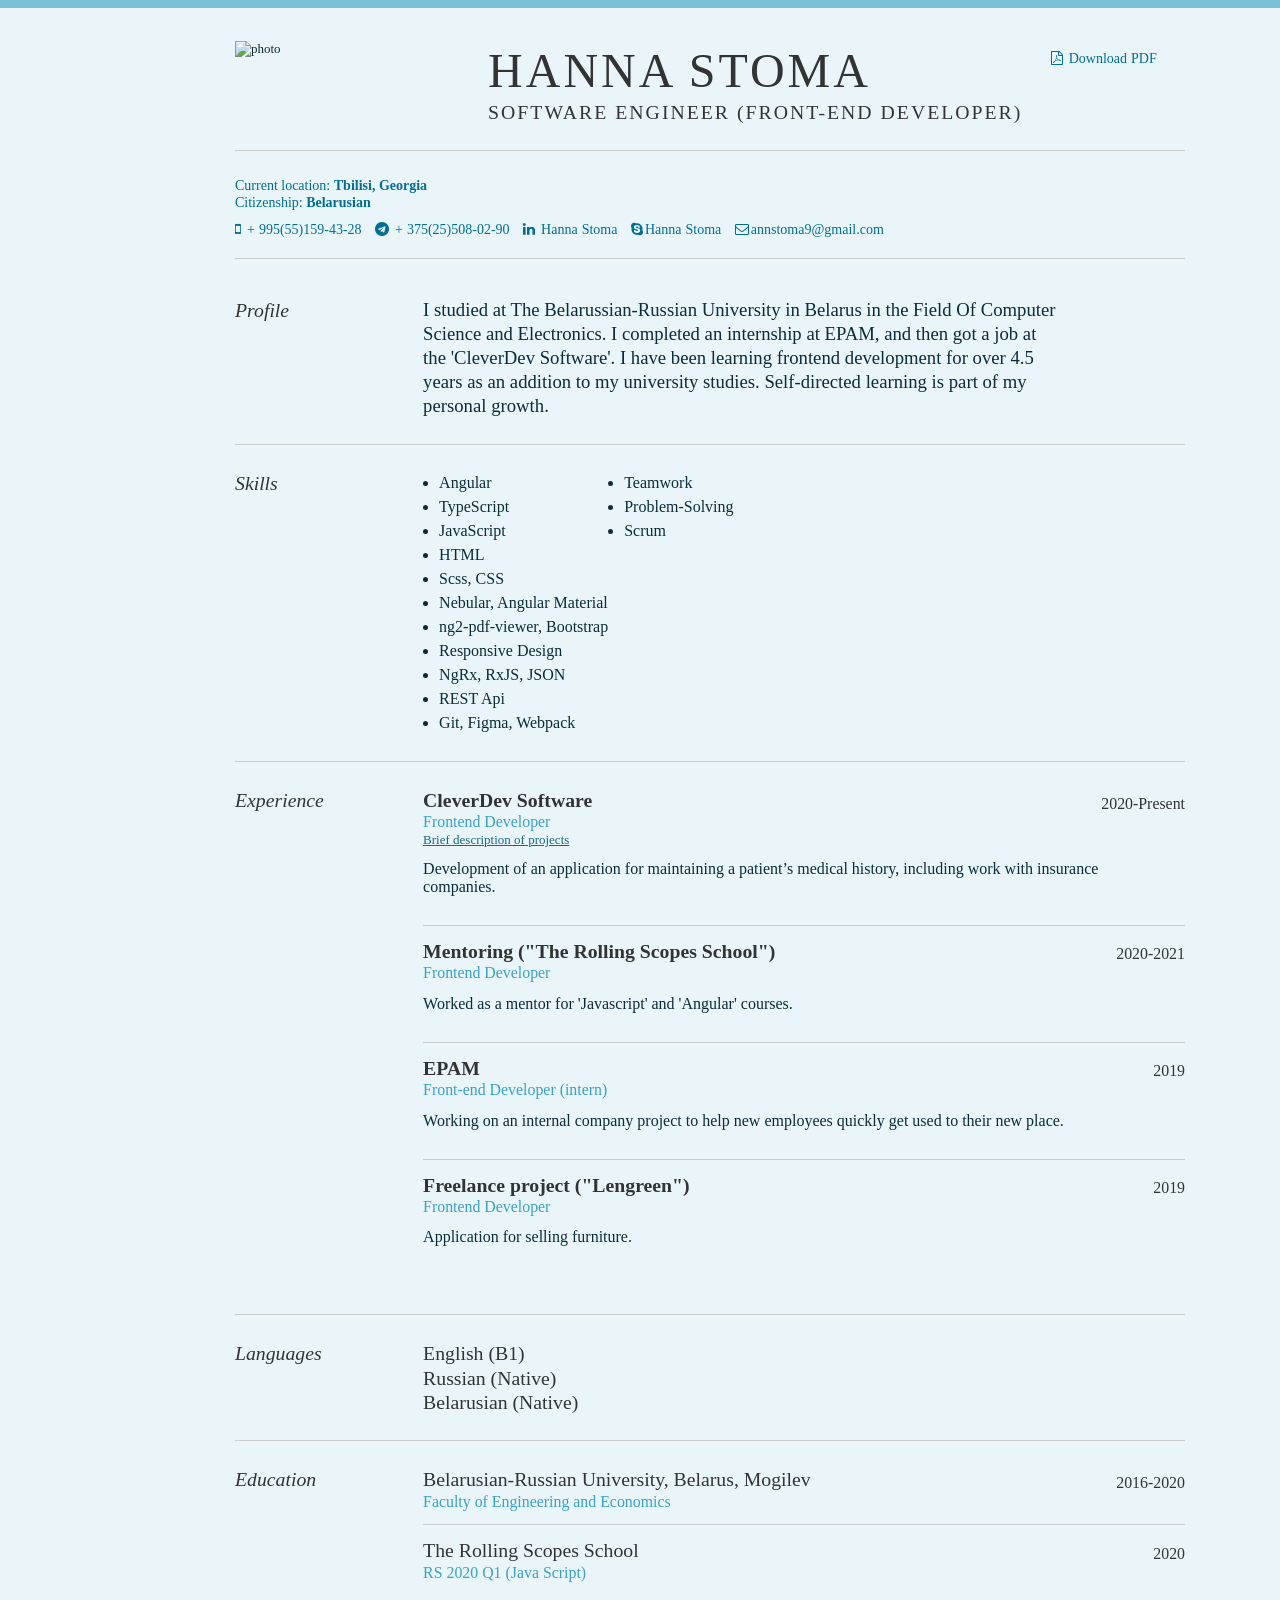
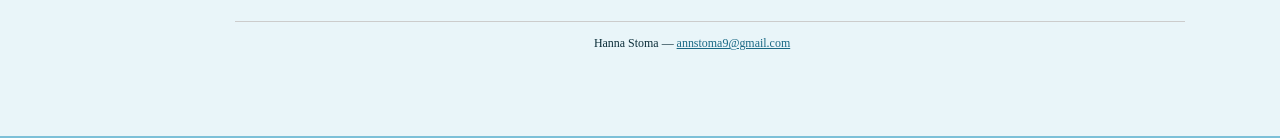
==== index.html @ 20f9d396 "location" ====
<!DOCTYPE html PUBLIC "-//W3C//DTD XHTML 1.0 Strict//EN" "http://www.w3.org/TR/xhtml1/DTD/xhtml1-strict.dtd">
<html>
<head>
    <title>Hanna Stoma | Software Engineer | annstoma9@gmail.com</title>
    <meta http-equiv="content-type" content="text/html; charset=utf-8"/>
    <meta name="keywords" content=""/>
    <meta name="description" content=""/>
    <link rel="stylesheet" href="https://cdnjs.cloudflare.com/ajax/libs/font-awesome/4.7.0/css/font-awesome.min.css">
    <link rel="stylesheet" type="text/css" href="reset-fonts-grids.css" media="all"/>
    <link rel="stylesheet" type="text/css" href="resume.css" media="all"/>

</head>
<body>

<div id="doc2" class="yui-t7">
    <div id="inner">
        <div id="hd">
            <div class="yui-gf">
                <div class="yui-u first">
                    <img class="photo"
                         src="https://sun9-79.userapi.com/impg/8CTETin4TpEaMWVvkRx1Tpn4YH06abYpiWj2qA/hSc1g4doq6Q.jpg?size=591x591&quality=95&sign=aa1c4ab09509f499e12778802cb7d8d2&type=album"
                         alt="photo"/>
                </div>

                <div class="yui-u">
                    <div class="yui-gc title-data">
                        <div>
                            <h1>Hanna Stoma</h1>
                            <h2>Software Engineer (Front-end Developer)</h2>
                        </div>

                        <div class="">
                            <div class="contact-info contacts pdf-button">
                                <a class="fa fa-file-pdf-o"
                                   href="https://drive.google.com/file/d/1NANzzsXobBJfkZOUb7FoZCg7qbAhziix/view?usp=sharing"
                                   target="_blank"><span> Download PDF</span></a>
                            </div>
                        </div>
                    </div><!--// .yui-gc -->
                </div>
            </div>
            <div class="yui-gc contacts">
                <div><a>Current location: <b>Tbilisi, Georgia</b></a></div>
                <div><a>Citizenship: <b> Belarusian</b></a></div>
            </div>
            <div class="yui-gc contacts">
                <!--                <a class="fa fa-location-arrow"><span>Tbilisi, Geogria</span></a>-->
                <a href="#" class="fa fa-mobile-phone" target="_blank"><span> + 995(55)159-43-28</span></a>
                <a href="#" class="fa fa-telegram" target="_blank"><span> + 375(25)508-02-90</span></a>
                <a href="https://www.linkedin.com/in/hanna-stoma-618543197/" target="_blank" class="fa fa-linkedin">
                    <span>Hanna Stoma</span> </a>
                <a href="https://join.skype.com/invite/c0hgrZMRGnCZ" class="fa fa-skype" target="_blank"><span>Hanna Stoma</span></a>
                <a href="mailto:annstoma9@gmail.com" class="fa fa-envelope-o"
                   target="_blank"><span>annstoma9@gmail.com</span></a>
            </div><!--// .yui-gc -->
        </div><!--// hd -->
        <div id="">
            <div id="yui-main">
                <div class="yui-b">

                    <div class="yui-gf">
                        <div class="yui-u first">
                            <h2>Profile</h2>
                        </div>
                        <div class="yui-u">
                            <p class="enlarge">
                                I studied at The Belarussian-Russian University in Belarus in the Field Of Computer
                                Science and Electronics. I completed an internship at EPAM, and then got a job at
                                the 'CleverDev Software'. I have been learning frontend development for over 4.5 years
                                as an addition to my university studies. Self-directed learning is part of
                                my personal growth.
                            </p>
                        </div>
                    </div><!--// .yui-gf -->

                    <div class="yui-gf">
                        <div class="yui-u first">
                            <h2>Skills</h2>
                        </div>
                        <div class="yui-u">

                            <div class="talent talent-custom">
                                <ul>
                                    <li>Angular</li>
                                    <li>TypeScript</li>
                                    <li>JavaScript</li>
                                    <li>HTML</li>
                                    <li>Scss, CSS</li>
                                    <li>Nebular, Angular Material</li>
                                    <li>ng2-pdf-viewer, Bootstrap</li>
                                    <li>Responsive Design</li>
                                    <li>NgRx, RxJS, JSON</li>
                                    <li>REST Api</li>
                                    <li>Git, Figma, Webpack</li>
                                </ul>
                                <ul>
                                    <li>Teamwork</li>
                                    <li>Problem-Solving</li>
                                    <li>Scrum</li>
                                </ul>
                            </div>

                            <div class="talent">

                            </div>

                            <div class="talent">

                            </div>
                        </div>
                    </div><!--// .yui-gf -->

                    <div class="yui-gf">

                        <div class="yui-u first">
                            <h2>Experience</h2>
                        </div><!--// .yui-u -->

                        <div class="yui-u">

                            <div class="job">
                                <h2 class="bold-title">CleverDev Software</h2>
                                <h3 class="small-title">Frontend Developer</h3>
                                <h4>2020-Present</h4>
                                <a href="https://docs.google.com/document/d/12W6_8ipbpMlYte3sCFUcZGxwXrqXEuhO/edit?usp=sharing&ouid=111355222927493229321&rtpof=true&sd=true"
                                   target="_blank">Brief description of projects</a>
                                <p>Development of an application for maintaining a patient’s medical history, including
                                    work with insurance companies.</p>
                            </div>

                            <div class="job">
                                <h2 class="bold-title">Mentoring ("The Rolling Scopes School")</h2>
                                <h3 class="small-title">Frontend Developer</h3>
                                <h4>2020-2021</h4>
                                <p>Worked as a mentor for 'Javascript' and 'Angular' courses.</p>
                            </div>

                            <div class="job">
                                <h2 class="bold-title">EPAM</h2>
                                <h3 class="small-title">Front-end Developer (intern)</h3>
                                <h4>2019</h4>
                                <p>Working on an internal company project to help new employees quickly get used to
                                    their new place. </p>
                            </div>

                            <div class="job last">
                                <h2 class="bold-title">Freelance project ("Lengreen")</h2>
                                <h3 class="small-title">Frontend Developer</h3>
                                <h4>2019</h4>
                                <p>Application for selling furniture.</p>
                            </div>
                        </div><!--// .yui-u -->
                    </div><!--// .yui-gf -->


                    <div class="yui-gf">
                        <div class="yui-u first">
                            <h2>Languages</h2>
                        </div>
                        <div class="yui-u">
                            <h2>English (B1)</h2>
                            <h2>Russian (Native)</h2>
                            <h2>Belarusian (Native)</h2>
                        </div>
                    </div><!--// .yui-gf -->


                    <div class="yui-gf last" style="margin: 0; padding: 0">
                        <div class="yui-u first">
                            <h2>Education</h2>
                        </div>
                        <div class="yui-u">
                            <div class="job">
                                <h2>Belarusian-Russian University, Belarus, Mogilev</h2>
                                <h4>2016-2020</h4>
                                <h3 class="small-title">Faculty of Engineering and Economics</h3>
                            </div>
                            <div class="job last">
                                <h2>The Rolling Scopes School</h2>
                                <h4>2020</h4>
                                <h3 class="small-title">RS 2020 Q1 (Java Script)</h3>
                            </div>
                        </div>
                    </div><!--// .yui-gf -->


                </div><!--// .yui-b -->
            </div><!--// yui-main -->
        </div><!--// bd -->

        <div id="ft">
            <p>Hanna Stoma &mdash; <a href="mailto:annstoma9@gmail.com">annstoma9@gmail.com</a></p>
        </div><!--// footer -->

    </div><!-- // inner -->


</div><!--// doc -->


</body>
</html>
---- resume.css ----
.msg {
    padding: 10px;
    background: #a8d5e5;
    position: relative;
}

.msg h1 {
    color: #fff;
}

.msg a {
    margin-left: 20px;
    background: #1a6985;
    color: white;
    padding: 4px 8px;
    text-decoration: none;
}

.photo {
    width: 215px;
}

.title-data {
    display: flex;
    justify-content: space-between;
    margin-left: 65px;
}

.msg a:hover {
    background: #1a6985;
}

.pdf-button {
    display: flex;
    justify-content: flex-end;
}

html {
    background: #e9f5f9;
}

/* //-- yui-grids style overrides -- */
body {
    font-family: "Calibri";
    color: #0b2d39;
    background: #e9f5f9;
    border: solid #7cc0d8;
    border-width: 8px 0 2px 0;
}

#inner {
    padding: 0 70px;
    background: #e9f5f9;
    width: 100%;
}

.yui-gf {
    margin-bottom: 2em;
    padding-bottom: 2em;
    border-bottom: 1px solid #ccc;
}

/* //-- header, body, footer -- */
#hd {
    margin: 2.5em 0 3em 0;
    padding-bottom: 1.5em;
    border-bottom: 1px solid #ccc;
}

#hd h2 {
    text-transform: uppercase;
    letter-spacing: 2px;
}

#bd, #ft {
    margin-bottom: 2em;
}

/* //-- footer -- */
#ft {
    padding: 1em 0 5em 0;
    font-size: 92%;
    border-top: 1px solid #ccc;
    text-align: center;
}

#ft p {
    margin-bottom: 0;
    text-align: center;
}

/* //-- core typography and style -- */
#hd h1 {
    font-size: 48px;
    text-transform: uppercase;
    letter-spacing: 3px;
}

h2 {
    font-size: 152%
}

h3, h4 {
    font-size: 122%;
}

h1, h2, h3, h4 {
    color: #333;
}

p {
    font-size: 100%;
    line-height: 18px;
    padding-right: 3em;
}

a {
    color: #1a6985;
}

a:hover {
    text-decoration: none;
}

strong {
    font-weight: bold;
}

.talent-custom {
    display: flex;
    width: 100% !important;
}

.bold-title {
    font-weight: bold;
}

.small-title {
    color: #3ba1c5;
}

li {
    font-size: 16px;
    line-height: 24px;
    list-style: disc;
    margin-left: 16px;
}

p.enlarge {
    font-size: 144%;
    padding-right: 6.5em;
    line-height: 24px;
}

p.enlarge span {
    color: #000
}

.contact-info {
    margin-top: 7px;
}

.first h2 {
    font-style: italic;
}

.last {
    border-bottom: 0
}

.contacts {
    margin-top: 10px;
    font-size: 14px;
}

.contacts a {
    text-decoration: none;
    color: #026e93;
}

.contacts a span {
    margin-left: 2px;
}


.contacts a:not(:first-child) {
    margin-left: 10px;
}


/* //-- section styles -- */

a#pdf {
    display: block;
    float: left;
    background: #7cc0d8;
    color: white;
    padding: 6px 20px 6px 12px;
    margin-bottom: 6px;
    text-decoration: none;
}

a#pdf:hover {
    background: #a8d5e5;
}

.job {
    position: relative;
    margin-bottom: 1em;
    padding-bottom: 1em;
    border-bottom: 1px solid #ccc;
}

.job h4 {
    position: absolute;
    top: 0.35em;
    right: 0
}

.job p {
    margin: 0.75em 0 1em 0;
    font-size: 16px;
}

.last {
    border: none;
}

.skills-list {
}

.skills-list ul {
    margin: 0;
}

.skills-list li {
    margin: 3px 0;
    padding: 3px 0;
}

.skills-list li span {
    font-size: 152%;
    display: block;
    margin-bottom: -2px;
    padding: 0
}

.talent {
    width: 32%;
    float: left
}

.talent h2 {
    margin-bottom: 6px;
}

#srt-ttab {
    margin-bottom: 100px;
    text-align: center;
}

#srt-ttab img.last {
    margin-top: 20px
}

/* --// override to force 1/8th width grids -- */
.yui-gf .yui-u {
    width: 80.2%;
}

.yui-gf div.first {
    width: 12.3%;
}
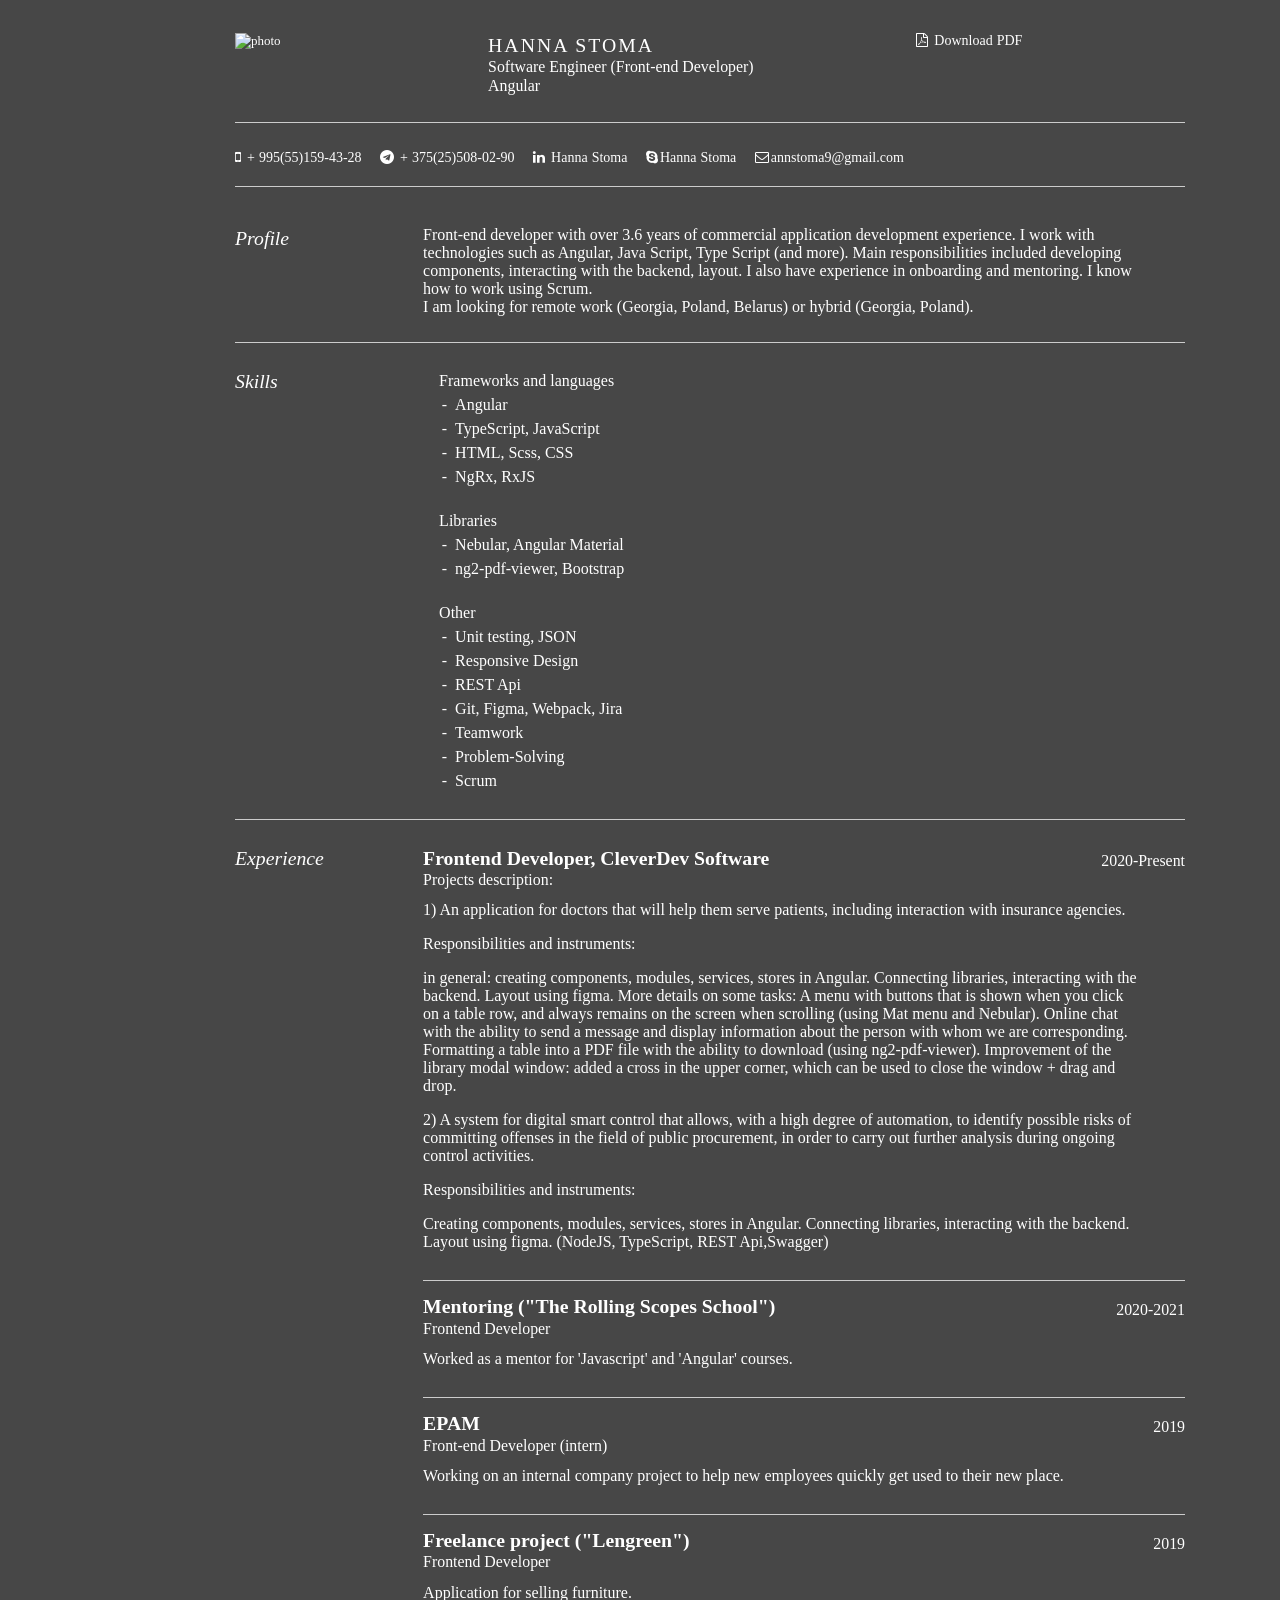
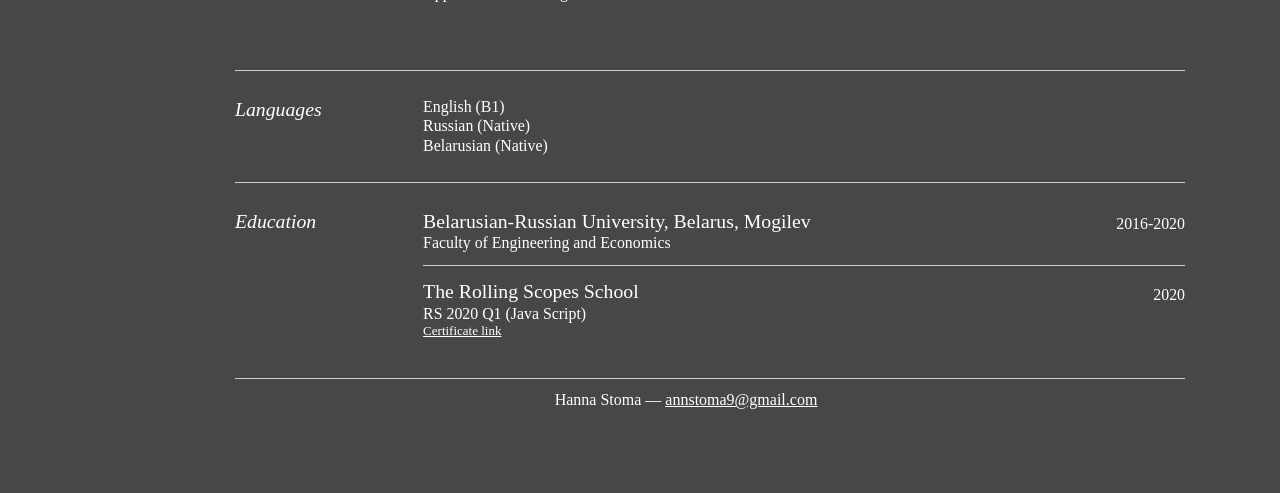
==== commit cffda187: "location" ====
--- a/index.html
+++ b/index.html
@@ -25,8 +25,9 @@
                 <div class="yui-u">
                     <div class="yui-gc title-data">
                         <div>
-                            <h1>Hanna Stoma</h1>
-                            <h2>Software Engineer (Front-end Developer)</h2>
+                            <h2>Hanna Stoma</h2>
+                            <h3>Software Engineer (Front-end Developer)</h3>
+                            <h3>Angular</h3>
                         </div>
 
                         <div class="">
@@ -39,10 +40,10 @@
                     </div><!--// .yui-gc -->
                 </div>
             </div>
-            <div class="yui-gc contacts">
-                <div><a>Current location: <b>Tbilisi, Georgia</b></a></div>
-                <div><a>Citizenship: <b> Belarusian</b></a></div>
-            </div>
+            <!--            <div class="yui-gc contacts">-->
+            <!--                <div><a>Current location: <b>Tbilisi, Georgia</b></a></div>-->
+            <!--                <div><a>Citizenship: <b> Belarusian</b></a></div>-->
+            <!--            </div>-->
             <div class="yui-gc contacts">
                 <!--                <a class="fa fa-location-arrow"><span>Tbilisi, Geogria</span></a>-->
                 <a href="#" class="fa fa-mobile-phone" target="_blank"><span> + 995(55)159-43-28</span></a>
@@ -63,12 +64,15 @@
                             <h2>Profile</h2>
                         </div>
                         <div class="yui-u">
-                            <p class="enlarge">
-                                I studied at The Belarussian-Russian University in Belarus in the Field Of Computer
-                                Science and Electronics. I completed an internship at EPAM, and then got a job at
-                                the 'CleverDev Software'. I have been learning frontend development for over 4.5 years
-                                as an addition to my university studies. Self-directed learning is part of
-                                my personal growth.
+                            <p class="">
+                                Front-end developer with over 3.6 years of commercial application development
+                                experience.
+                                I work with technologies such as Angular, Java Script, Type Script (and more).
+                                Main responsibilities included developing components, interacting with the backend,
+                                layout.
+                                I also have experience in onboarding and mentoring. I know how to work using Scrum.
+                                <br>
+                                I am looking for remote work (Georgia, Poland, Belarus) or hybrid (Georgia, Poland).
                             </p>
                         </div>
                     </div><!--// .yui-gf -->
@@ -81,22 +85,31 @@
 
                             <div class="talent talent-custom">
                                 <ul>
-                                    <li>Angular</li>
-                                    <li>TypeScript</li>
-                                    <li>JavaScript</li>
-                                    <li>HTML</li>
-                                    <li>Scss, CSS</li>
-                                    <li>Nebular, Angular Material</li>
-                                    <li>ng2-pdf-viewer, Bootstrap</li>
-                                    <li>Responsive Design</li>
-                                    <li>NgRx, RxJS, JSON</li>
-                                    <li>REST Api</li>
-                                    <li>Git, Figma, Webpack</li>
-                                </ul>
-                                <ul>
-                                    <li>Teamwork</li>
-                                    <li>Problem-Solving</li>
-                                    <li>Scrum</li>
+                                    <li class="list-style-type-none"> Frameworks and languages
+                                        <ul>
+                                            <li class="list-style-type-arr">Angular</li>
+                                            <li class="list-style-type-arr">TypeScript, JavaScript</li>
+                                            <li class="list-style-type-arr">HTML, Scss, CSS</li>
+                                            <li class="list-style-type-arr">NgRx, RxJS</li>
+                                        </ul>
+                                    </li>
+                                    <li class="mt-20 list-style-type-none">
+                                        <ul> Libraries
+                                            <li class="list-style-type-arr">Nebular, Angular Material</li>
+                                            <li class="list-style-type-arr">ng2-pdf-viewer, Bootstrap</li>
+                                        </ul>
+                                    </li>
+                                    <li class="mt-20 list-style-type-none"> Other
+                                        <ul>
+                                            <li class="list-style-type-arr">Unit testing, JSON</li>
+                                            <li class="list-style-type-arr">Responsive Design</li>
+                                            <li class="list-style-type-arr">REST Api</li>
+                                            <li class="list-style-type-arr">Git, Figma, Webpack, Jira</li>
+                                            <li class="list-style-type-arr">Teamwork</li>
+                                            <li class="list-style-type-arr">Problem-Solving</li>
+                                            <li class="list-style-type-arr">Scrum</li>
+                                        </ul>
+                                    </li>
                                 </ul>
                             </div>
 
@@ -119,13 +132,40 @@
                         <div class="yui-u">
 
                             <div class="job">
-                                <h2 class="bold-title">CleverDev Software</h2>
-                                <h3 class="small-title">Frontend Developer</h3>
+                                <h2 class="bold-title">Frontend Developer, CleverDev Software</h2>
                                 <h4>2020-Present</h4>
-                                <a href="https://docs.google.com/document/d/12W6_8ipbpMlYte3sCFUcZGxwXrqXEuhO/edit?usp=sharing&ouid=111355222927493229321&rtpof=true&sd=true"
-                                   target="_blank">Brief description of projects</a>
-                                <p>Development of an application for maintaining a patient’s medical history, including
-                                    work with insurance companies.</p>
+
+                                <h3>Projects description:</h3>
+
+                                <p>1) An application for doctors that will help them serve patients, including
+                                    interaction
+                                    with insurance agencies.
+                                </p>
+                                <p>Responsibilities and instruments:</p>
+                                <p>in general: creating components, modules, services, stores in Angular. Connecting
+                                    libraries, interacting with the backend. Layout using figma.
+                                    More details on some tasks:
+                                    A menu with buttons that is shown when you click on a table row, and always remains
+                                    on the screen when scrolling (using Mat menu and Nebular).
+                                    Online chat with the ability to send a message and display information about the
+                                    person with whom we are corresponding.
+                                    Formatting a table into a PDF file with the ability to download (using
+                                    ng2-pdf-viewer).
+                                    Improvement of the library modal window: added a cross in the upper corner, which
+                                    can be used to close the window + drag and drop.
+                                </p>
+
+
+                                <p>2) A system for digital smart control that allows, with a high degree of automation,
+                                    to identify possible risks of committing offenses in the field of public
+                                    procurement, in order to carry out further analysis during ongoing control
+                                    activities.
+                                </p>
+                                <p>Responsibilities and instruments:</p>
+                                <p>Creating components, modules, services, stores in Angular. Connecting libraries,
+                                    interacting with the backend. Layout using figma.
+                                    (NodeJS, TypeScript, REST Api,Swagger)
+                                </p>
                             </div>
 
                             <div class="job">
@@ -158,9 +198,9 @@
                             <h2>Languages</h2>
                         </div>
                         <div class="yui-u">
-                            <h2>English (B1)</h2>
-                            <h2>Russian (Native)</h2>
-                            <h2>Belarusian (Native)</h2>
+                            <h3>English (B1)</h3>
+                            <h3>Russian (Native)</h3>
+                            <h3>Belarusian (Native)</h3>
                         </div>
                     </div><!--// .yui-gf -->
 
@@ -179,6 +219,10 @@
                                 <h2>The Rolling Scopes School</h2>
                                 <h4>2020</h4>
                                 <h3 class="small-title">RS 2020 Q1 (Java Script)</h3>
+                                <a href="https://www.linkedin.com/in/hanna-stoma-618543197/overlay/1601889781947/single-media-viewer/?profileId=ACoAAC4tB7QBUCVXlSZOG5kJGp0wQe0PaWTj0PI"
+                                   target="_blank">
+                                    Certificate link
+                                </a>
                             </div>
                         </div>
                     </div><!--// .yui-gf -->
--- a/resume.css
+++ b/resume.css
@@ -10,7 +10,7 @@
 
 .msg a {
     margin-left: 20px;
-    background: #1a6985;
+    background: white;
     color: white;
     padding: 4px 8px;
     text-decoration: none;
@@ -26,31 +26,27 @@
     margin-left: 65px;
 }
 
-.msg a:hover {
-    background: #1a6985;
-}
-
 .pdf-button {
     display: flex;
     justify-content: flex-end;
+    margin-top: 0 !important;
 }
 
 html {
-    background: #e9f5f9;
+    background: #474747;
 }
 
 /* //-- yui-grids style overrides -- */
 body {
     font-family: "Calibri";
-    color: #0b2d39;
-    background: #e9f5f9;
-    border: solid #7cc0d8;
+    color: white;
+    background: #474747;
     border-width: 8px 0 2px 0;
 }
 
 #inner {
     padding: 0 70px;
-    background: #e9f5f9;
+    background: #474747;
     width: 100%;
 }
 
@@ -104,18 +100,30 @@
     font-size: 122%;
 }
 
+.mt-20 {
+    margin-top: 20px;
+}
+
+.list-style-type-none {
+    list-style-type:  none;
+}
+
+.list-style-type-arr {
+    list-style-type: "-  ";
+}
+
 h1, h2, h3, h4 {
-    color: #333;
+    color: white;
 }
 
 p {
-    font-size: 100%;
+    font-size: 16px;
     line-height: 18px;
     padding-right: 3em;
 }
 
 a {
-    color: #1a6985;
+    color: #ffffff;
 }
 
 a:hover {
@@ -136,7 +144,7 @@
 }
 
 .small-title {
-    color: #3ba1c5;
+    color: white;
 }
 
 li {
@@ -175,7 +183,7 @@
 
 .contacts a {
     text-decoration: none;
-    color: #026e93;
+    color: white;
 }
 
 .contacts a span {
@@ -184,7 +192,7 @@
 
 
 .contacts a:not(:first-child) {
-    margin-left: 10px;
+    margin-left: 15px;
 }
 
 
@@ -272,4 +280,6 @@
     width: 12.3%;
 }
 
-
+.red {
+    color: red;
+}
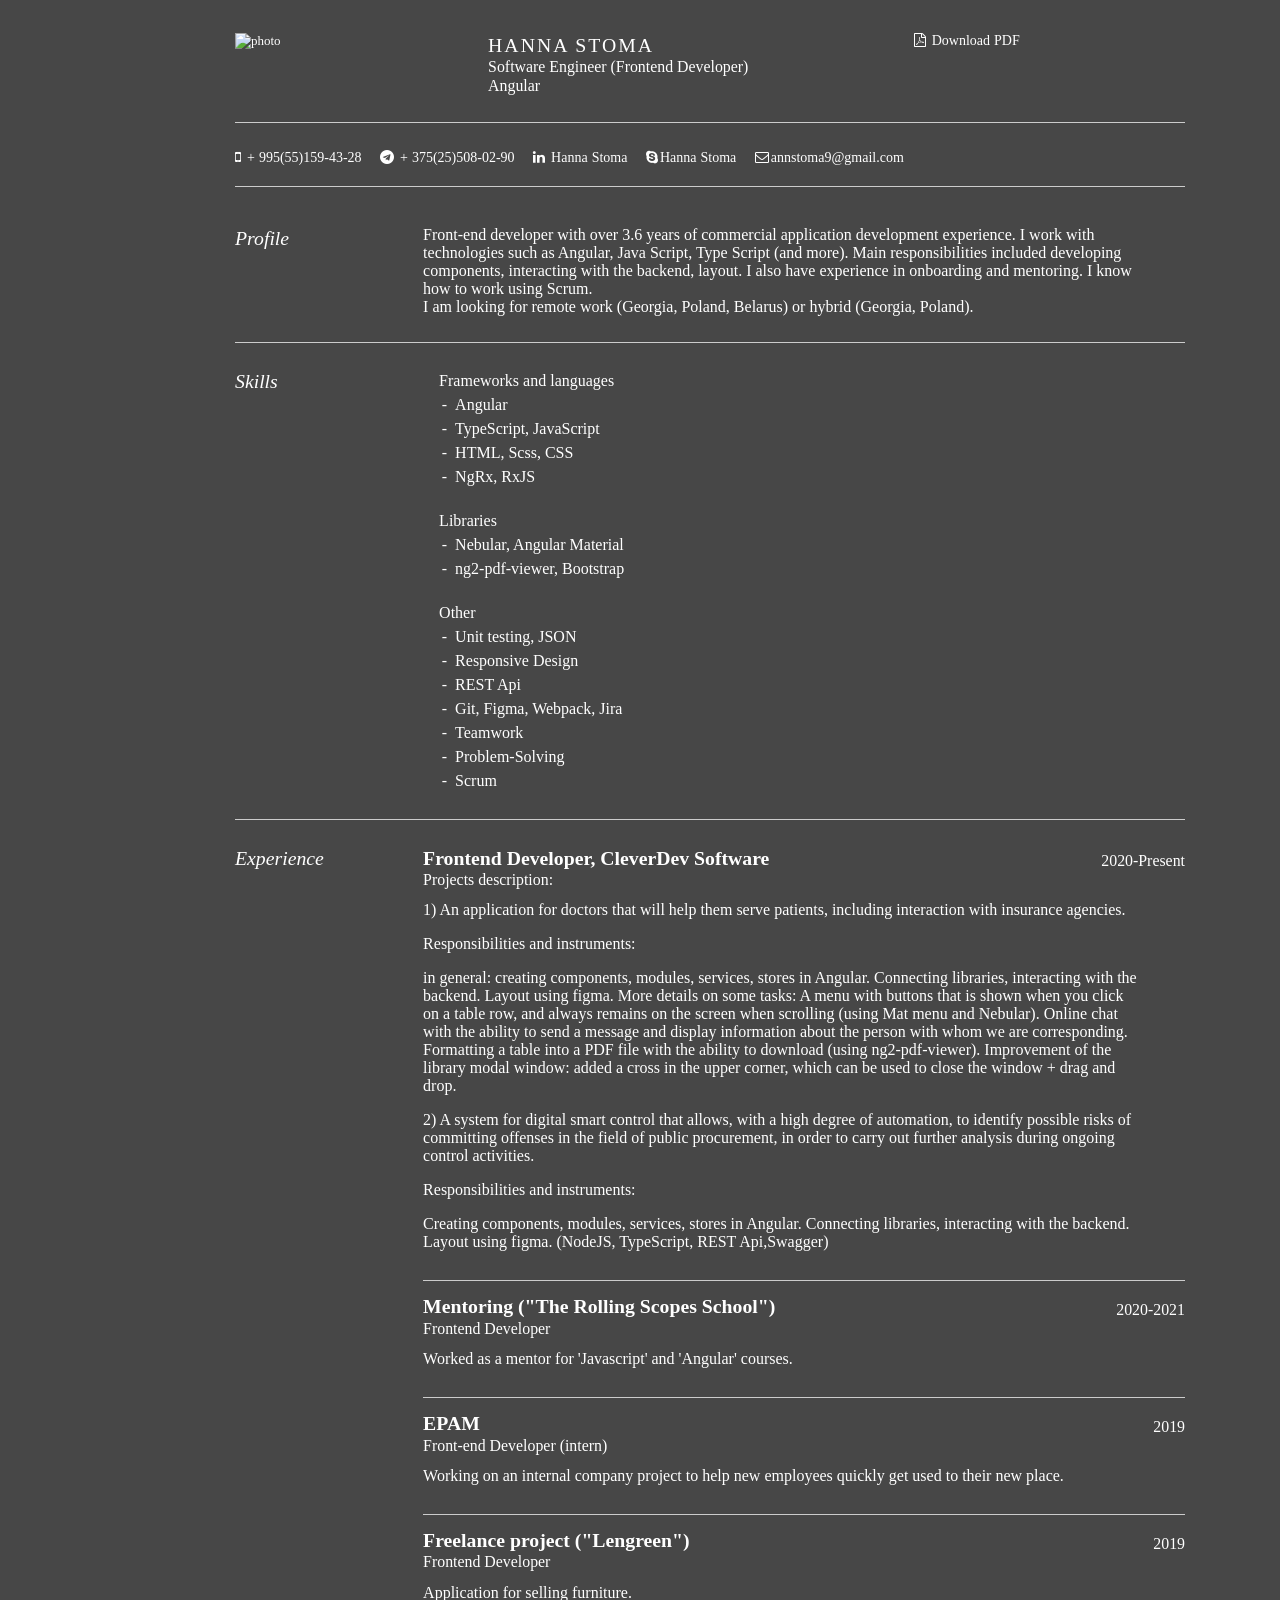
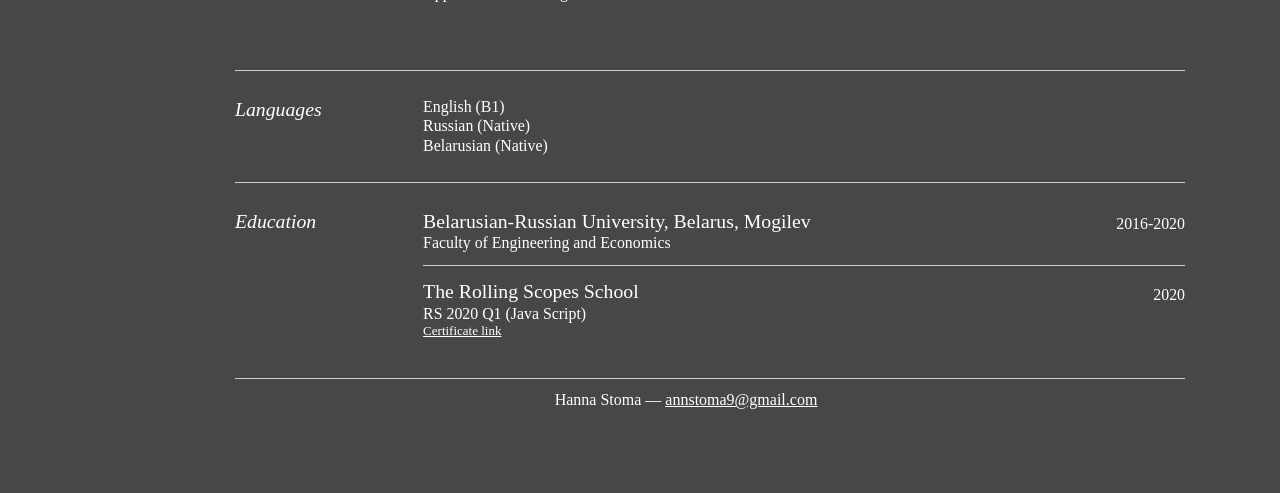
==== commit 0d32a04a: "location" ====
--- a/index.html
+++ b/index.html
@@ -26,7 +26,7 @@
                     <div class="yui-gc title-data">
                         <div>
                             <h2>Hanna Stoma</h2>
-                            <h3>Software Engineer (Front-end Developer)</h3>
+                            <h3>Software Engineer (Frontend Developer)</h3>
                             <h3>Angular</h3>
                         </div>
 
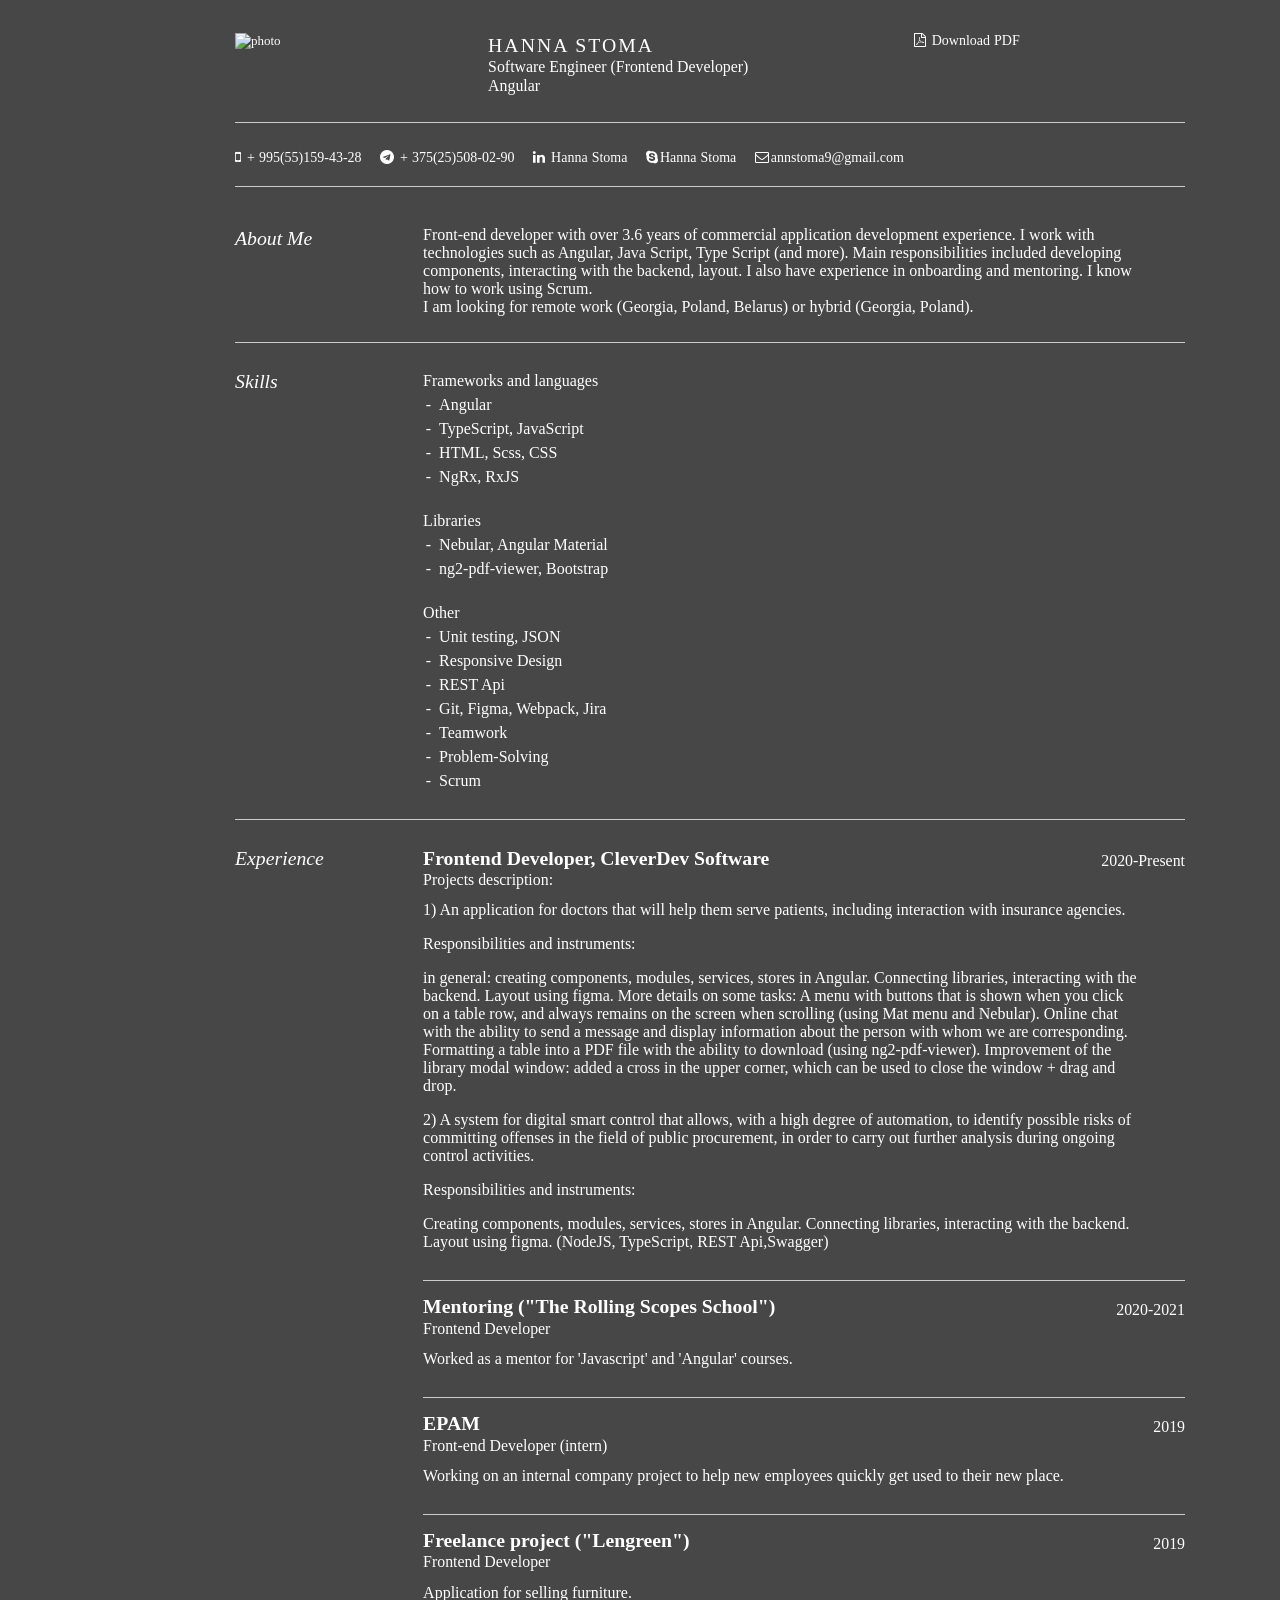
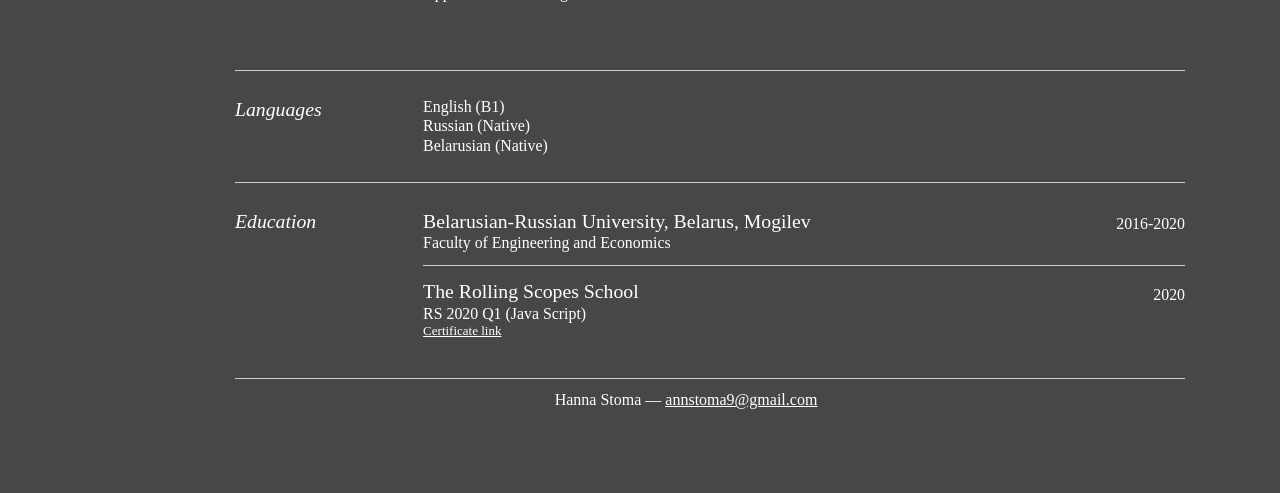
==== commit 7d446e5b: "location" ====
--- a/index.html
+++ b/index.html
@@ -33,7 +33,7 @@
                         <div class="">
                             <div class="contact-info contacts pdf-button">
                                 <a class="fa fa-file-pdf-o"
-                                   href="https://drive.google.com/file/d/1NANzzsXobBJfkZOUb7FoZCg7qbAhziix/view?usp=sharing"
+                                   href="https://drive.google.com/file/d/1dchriKyqa9QHw-p8YFlzyL8WmKrJzEY4/view?usp=sharing"
                                    target="_blank"><span> Download PDF</span></a>
                             </div>
                         </div>
@@ -47,7 +47,7 @@
             <div class="yui-gc contacts">
                 <!--                <a class="fa fa-location-arrow"><span>Tbilisi, Geogria</span></a>-->
                 <a href="#" class="fa fa-mobile-phone" target="_blank"><span> + 995(55)159-43-28</span></a>
-                <a href="#" class="fa fa-telegram" target="_blank"><span> + 375(25)508-02-90</span></a>
+                <a href="https://t.me/HannaS9" class="fa fa-telegram" target="_blank"><span> + 375(25)508-02-90</span></a>
                 <a href="https://www.linkedin.com/in/hanna-stoma-618543197/" target="_blank" class="fa fa-linkedin">
                     <span>Hanna Stoma</span> </a>
                 <a href="https://join.skype.com/invite/c0hgrZMRGnCZ" class="fa fa-skype" target="_blank"><span>Hanna Stoma</span></a>
@@ -61,7 +61,7 @@
 
                     <div class="yui-gf">
                         <div class="yui-u first">
-                            <h2>Profile</h2>
+                            <h2>About Me</h2>
                         </div>
                         <div class="yui-u">
                             <p class="">
--- a/resume.css
+++ b/resume.css
@@ -106,6 +106,7 @@
 
 .list-style-type-none {
     list-style-type:  none;
+    margin-left: 0 !important;
 }
 
 .list-style-type-arr {
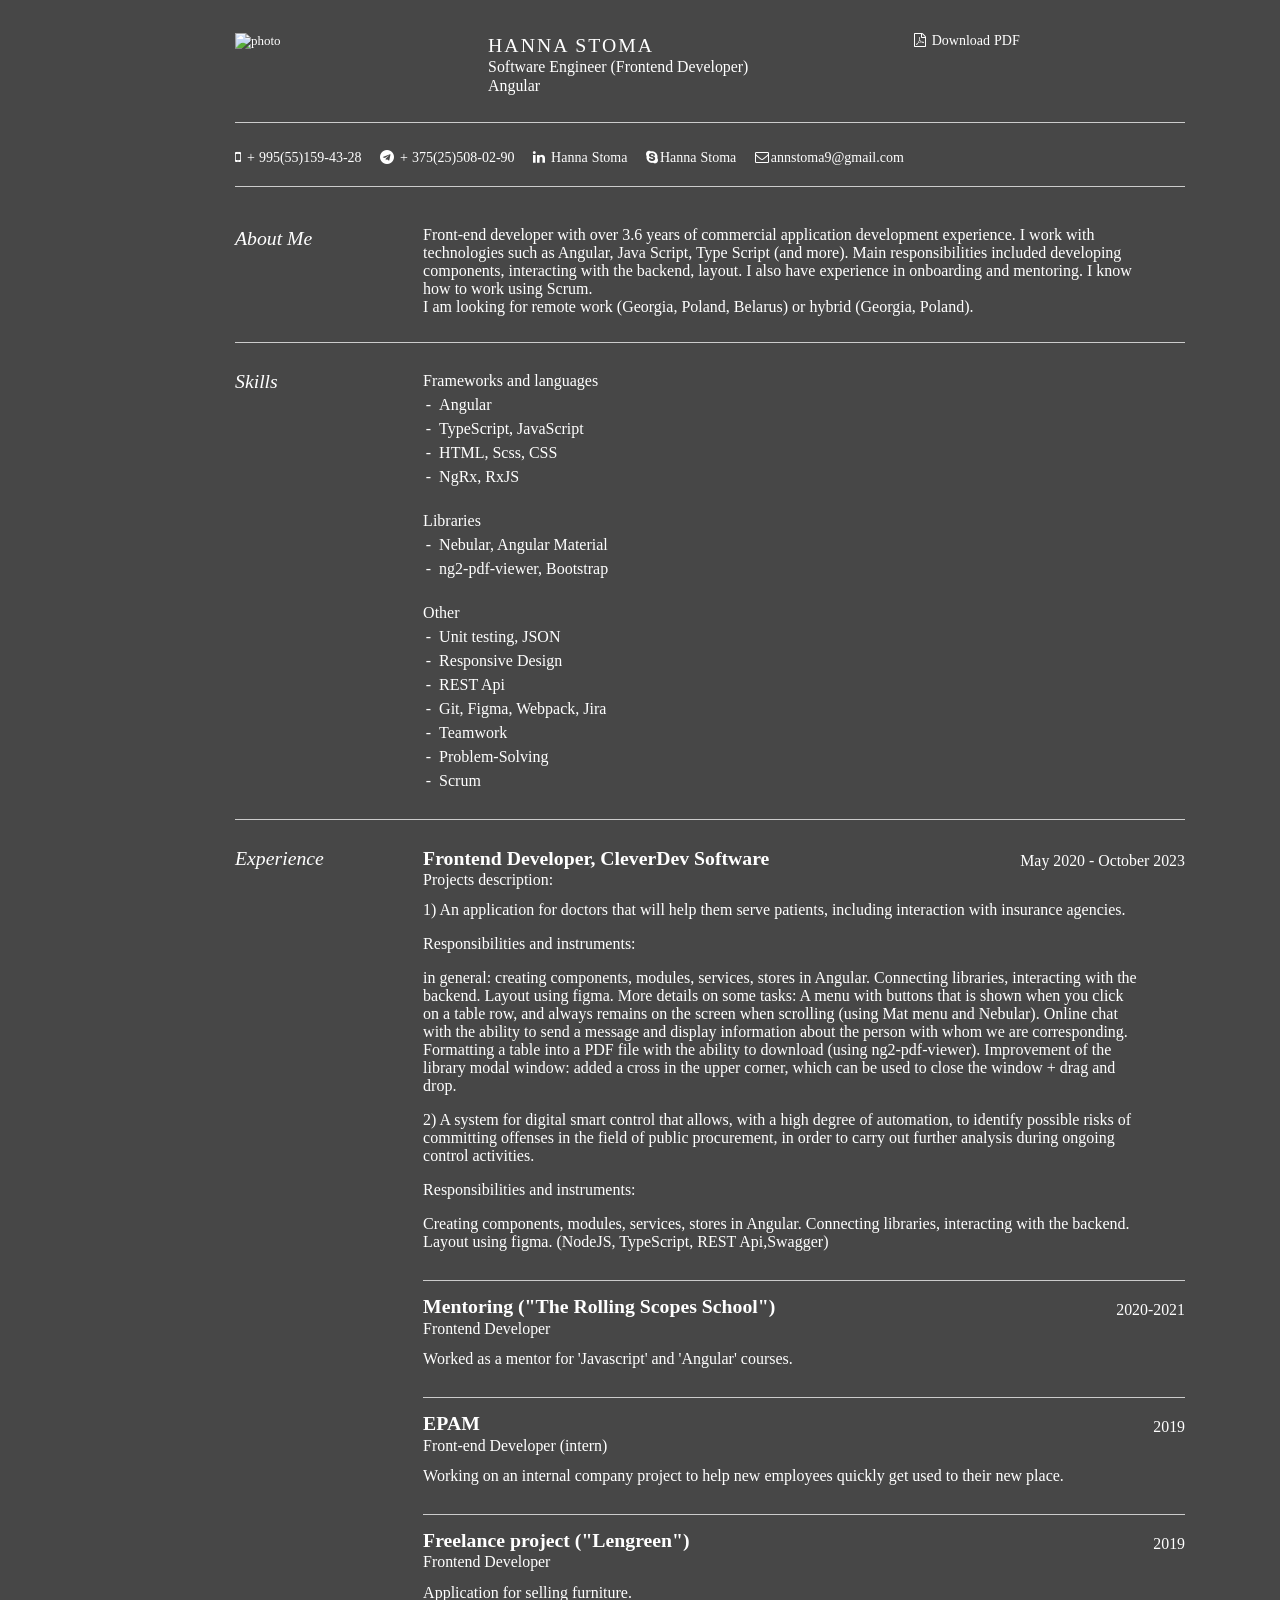
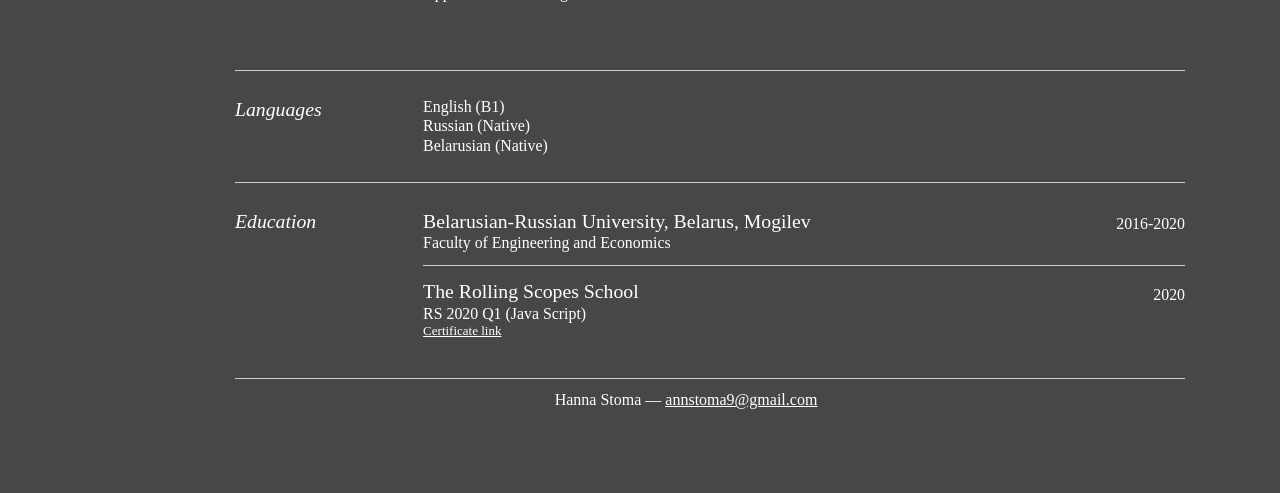
==== commit 0cf24dbf: "location" ====
--- a/index.html
+++ b/index.html
@@ -133,7 +133,7 @@
 
                             <div class="job">
                                 <h2 class="bold-title">Frontend Developer, CleverDev Software</h2>
-                                <h4>2020-Present</h4>
+                                <h4>May 2020 - October 2023</h4>
 
                                 <h3>Projects description:</h3>
 
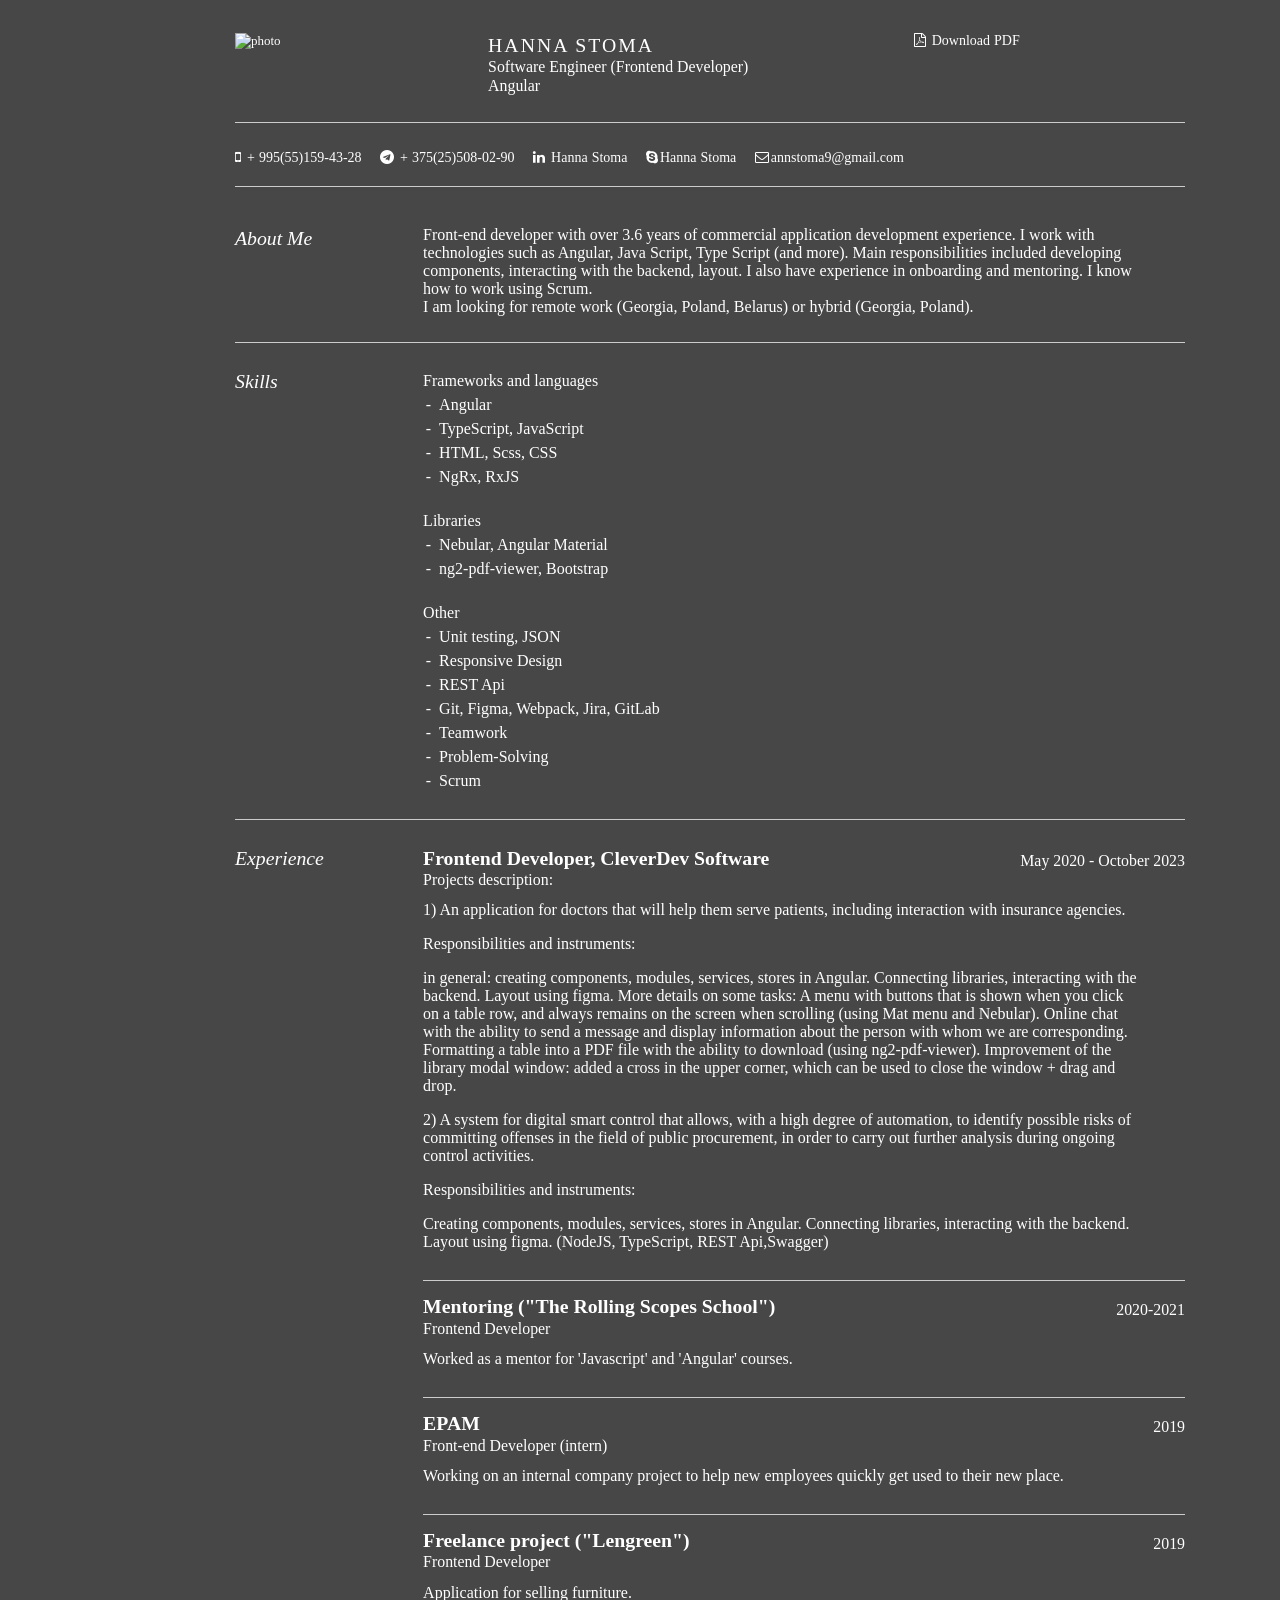
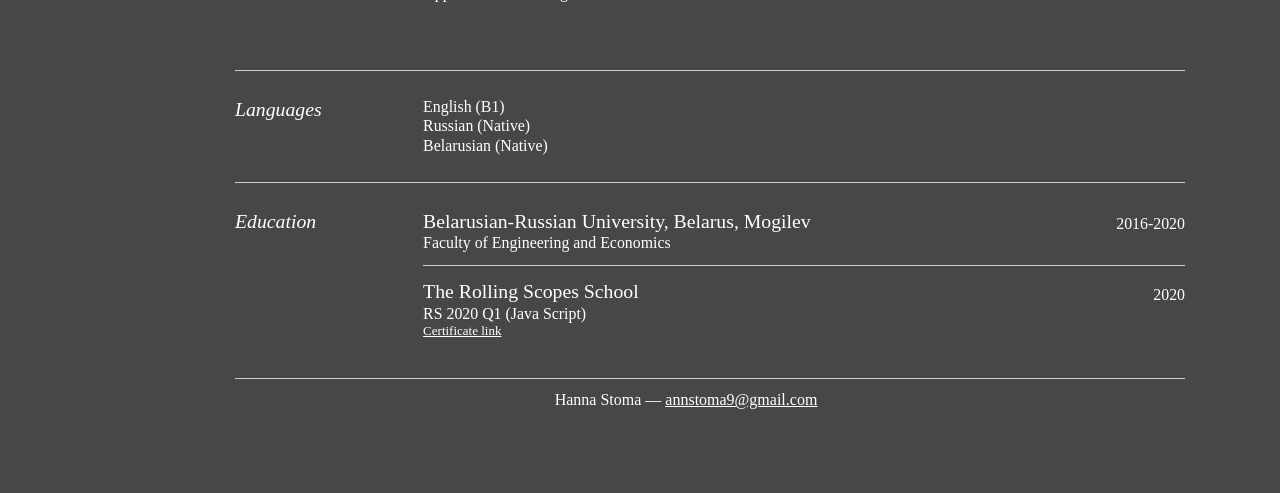
==== commit 148de41f: "location" ====
--- a/index.html
+++ b/index.html
@@ -104,7 +104,7 @@
                                             <li class="list-style-type-arr">Unit testing, JSON</li>
                                             <li class="list-style-type-arr">Responsive Design</li>
                                             <li class="list-style-type-arr">REST Api</li>
-                                            <li class="list-style-type-arr">Git, Figma, Webpack, Jira</li>
+                                            <li class="list-style-type-arr">Git, Figma, Webpack, Jira, GitLab</li>
                                             <li class="list-style-type-arr">Teamwork</li>
                                             <li class="list-style-type-arr">Problem-Solving</li>
                                             <li class="list-style-type-arr">Scrum</li>
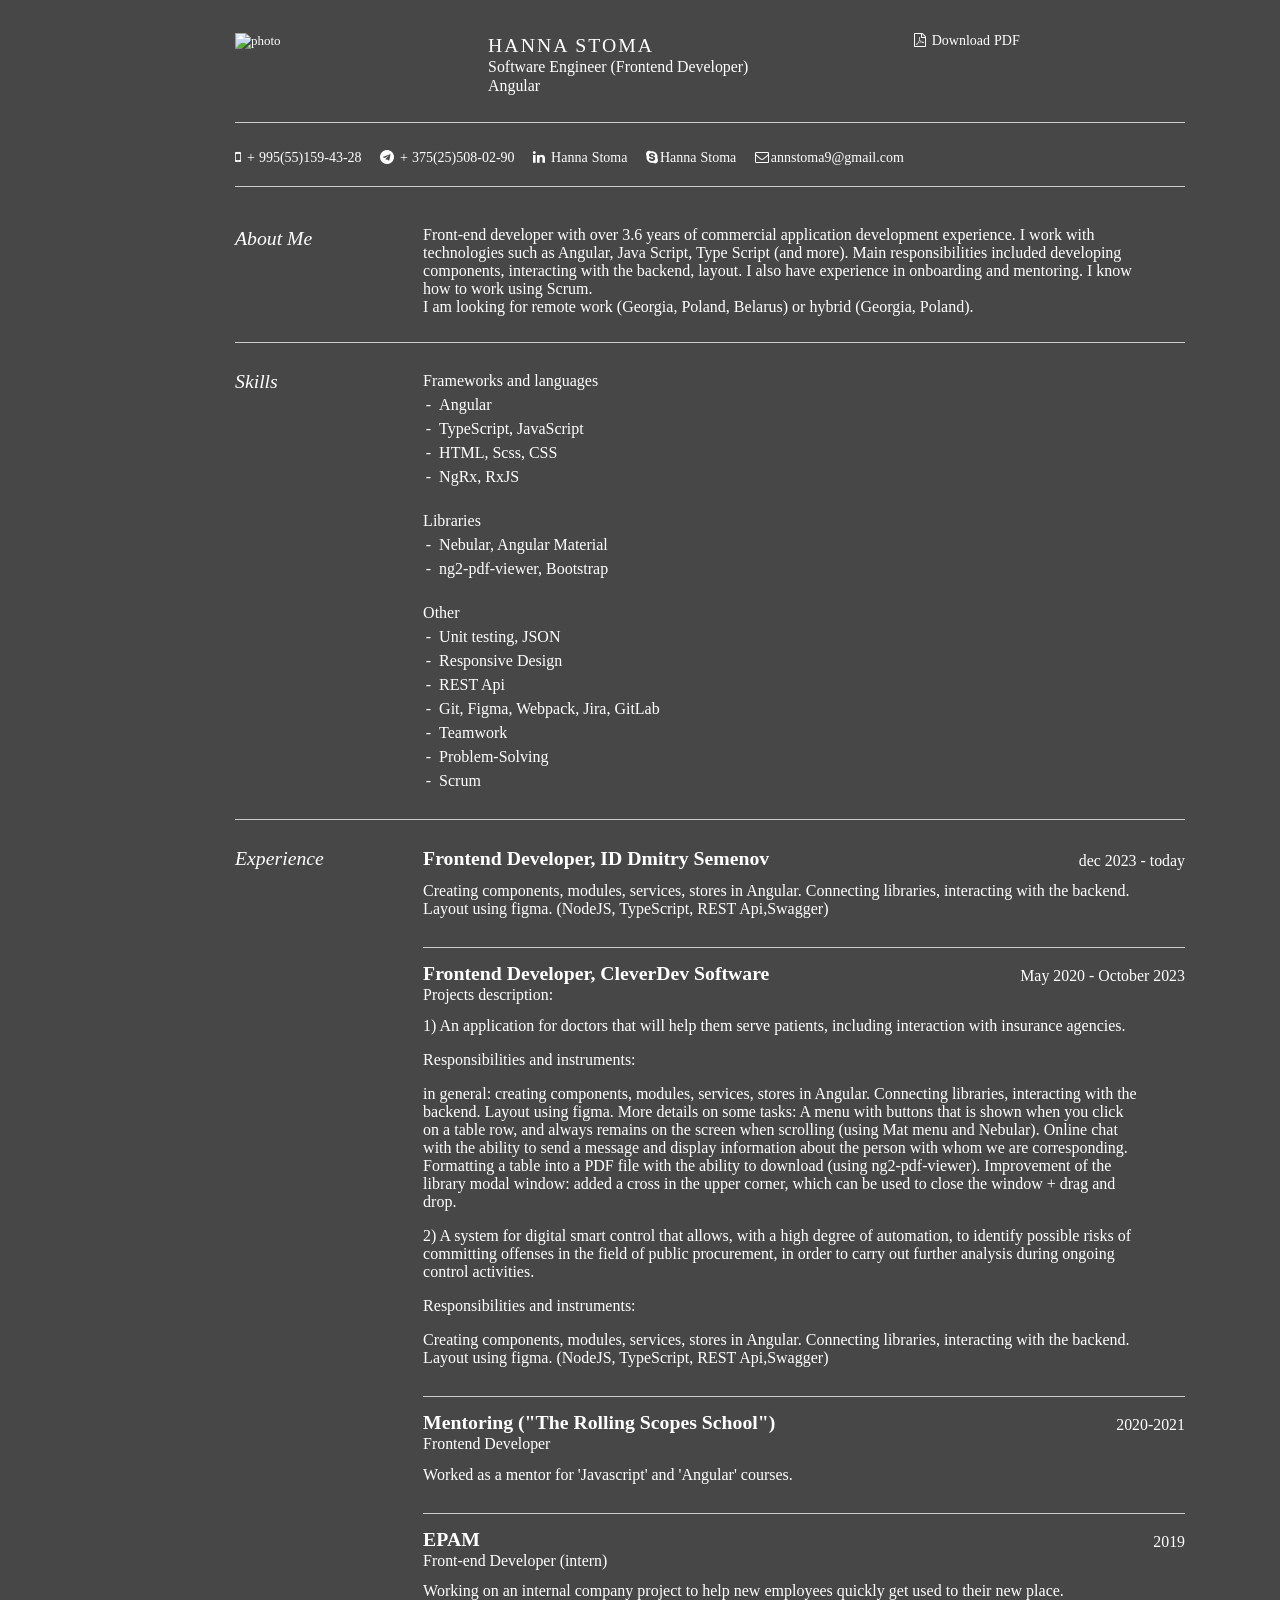
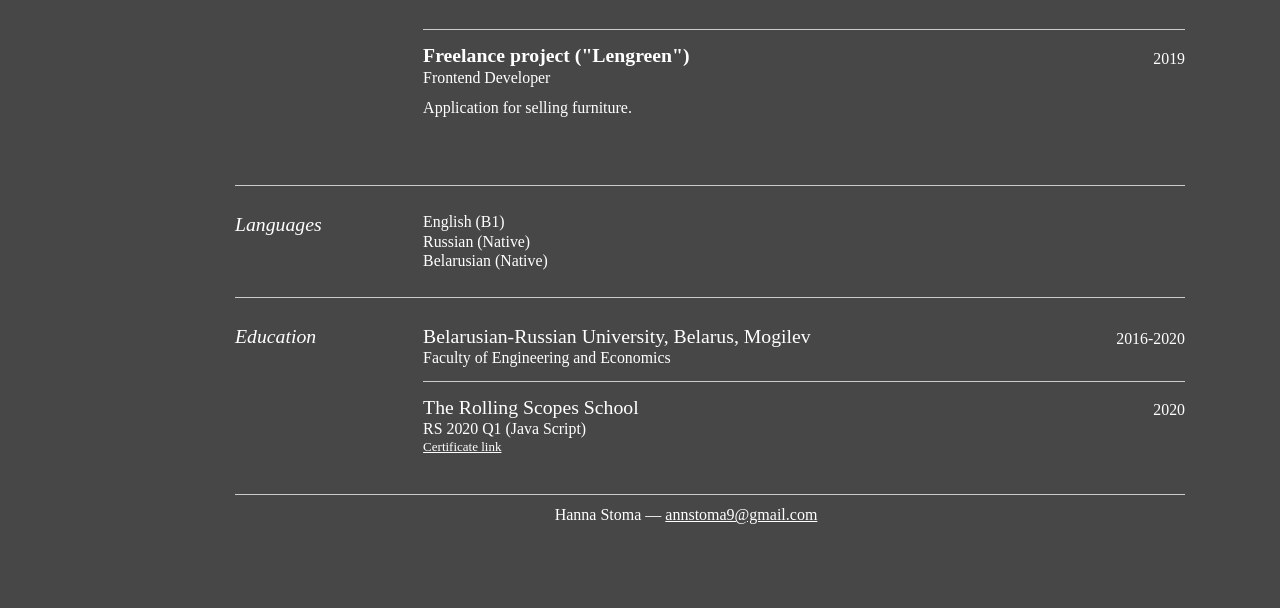
==== commit a352fce6: "ID Dmitry Semenov" ====
--- a/index.html
+++ b/index.html
@@ -130,7 +130,13 @@
                         </div><!--// .yui-u -->
 
                         <div class="yui-u">
-
+                            <div class="job">
+                                <h2 class="bold-title">Frontend Developer, ID Dmitry Semenov</h2>
+                                <h4>dec 2023 - today</h4>
+                                <p>Creating components, modules, services, stores in Angular. Connecting libraries,
+                                    interacting with the backend. Layout using figma.
+                                    (NodeJS, TypeScript, REST Api,Swagger)</p>
+                            </div>
                             <div class="job">
                                 <h2 class="bold-title">Frontend Developer, CleverDev Software</h2>
                                 <h4>May 2020 - October 2023</h4>
